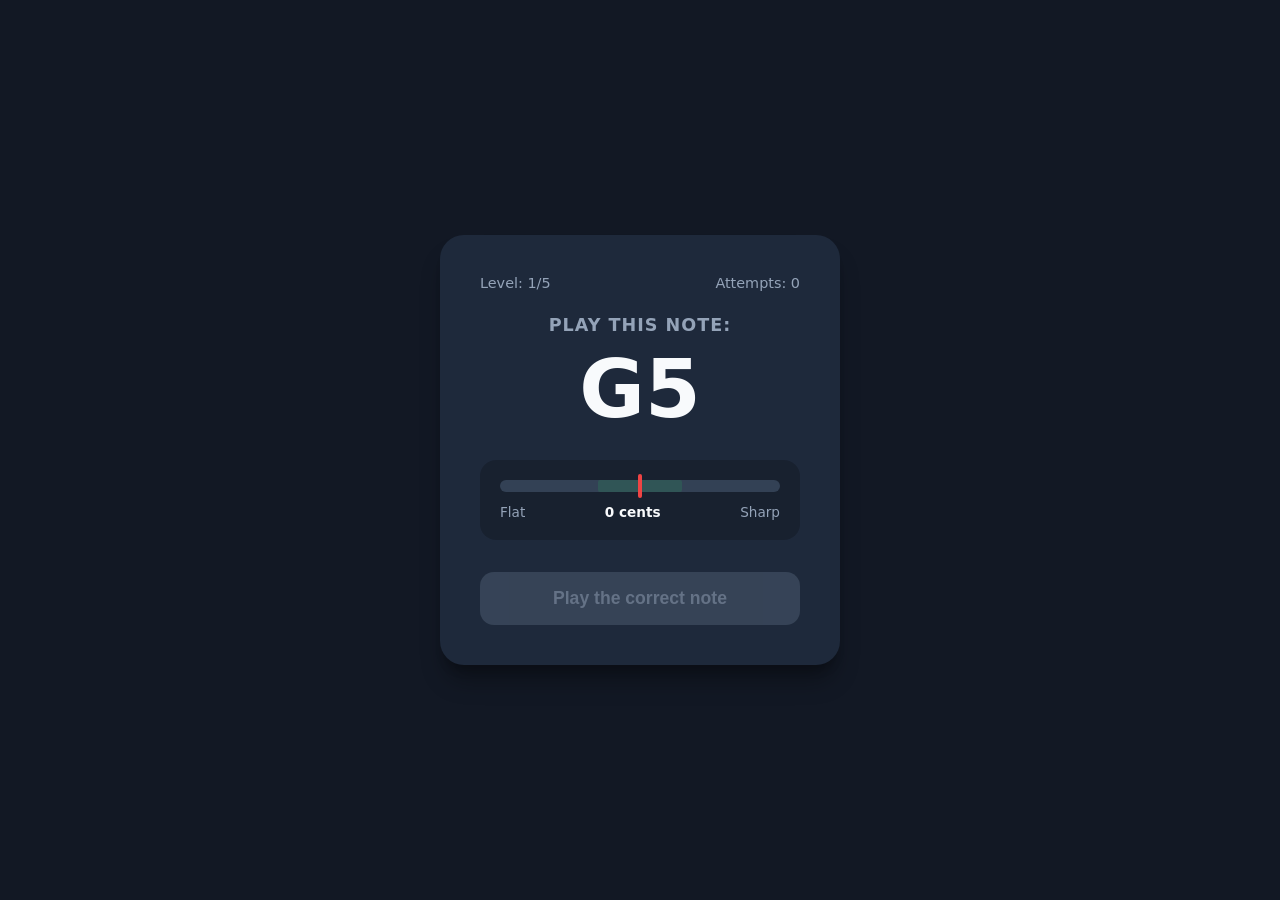
==== wifi_yin_combine_prototyp/data/game.html @ 757101fe "Merge branch 'main' of https://github.com/SimonStefanak/Website" ====
<!DOCTYPE html>
<html lang="en">
<head>
  <meta charset="UTF-8">
  <meta name="viewport" content="width=device-width, initial-scale=1.0">
  <title>Tuner Game</title>
  <link rel="stylesheet" href="game_style.css">
</head>
<body>

  <div class="game-container">
    <div class="header">
      <span id="level-display">Level: 1/5</span>
      <span id="attempts-display">Attempts: 0</span>
    </div>

    <div class="target-section">
      <h2>Play this note:</h2>
      <h1 id="target">--</h1>
    </div>

    <div class="tuner-box">
      <div class="tuner-meter">
        <div class="center-marker"></div>
        <div class="safe-zone"></div>
        <div id="needle"></div>
      </div>
      <div class="tuner-labels">
        <span>Flat</span>
        <span id="cents">0 cents</span>
        <span>Sharp</span>
      </div>
    </div>

    <button id="btn" onclick="nextNote()" disabled>Play the correct note</button>
  </div>

  <script src="game_script.js"></script>
</body>
</html>
---- wifi_yin_combine_prototyp/data/game_style.css ----
:root {
    --bg-color: #121824;
    --card-bg: #1e293b;
    --text-main: #f8fafc;
    --text-muted: #94a3b8;
    --accent-red: #ef4444;
    --accent-green: #22c55e;
    --accent-blue: #3b82f6;
}

body {
    display: flex;
    align-items: center;
    justify-content: center;
    height: 100vh;
    margin: 0;
    font-family: system-ui, -apple-system, BlinkMacSystemFont, 'Segoe UI', Roboto, sans-serif;
    background-color: var(--bg-color);
    color: var(--text-main);
}

.game-container {
    background: var(--card-bg);
    padding: 2.5rem;
    border-radius: 24px;
    box-shadow: 0 20px 25px -5px rgba(0, 0, 0, 0.3), 0 10px 10px -5px rgba(0, 0, 0, 0.2);
    width: 100%;
    max-width: 400px;
    text-align: center;
    box-sizing: border-box;
}

.header {
    display: flex;
    justify-content: space-between;
    font-size: 0.9rem;
    color: var(--text-muted);
    margin-bottom: 1.5rem;
    font-weight: 500;
}

.target-section h2 {
    font-size: 1.1rem;
    color: var(--text-muted);
    text-transform: uppercase;
    letter-spacing: 1px;
    margin: 0;
}

#target {
    font-size: 5rem;
    margin: 0.5rem 0 1.5rem 0;
    font-weight: 800;
    color: var(--text-main);
    transition: color 0.3s, transform 0.3s;
}

.target-section.correct #target {
    color: var(--accent-green);
    transform: scale(1.05);
    text-shadow: 0 0 20px rgba(34, 197, 94, 0.4);
}

/* Tuner UI */
.tuner-box {
    background: rgba(0, 0, 0, 0.2);
    padding: 1.25rem;
    border-radius: 16px;
    margin-bottom: 2rem;
}

.tuner-meter {
    position: relative;
    height: 12px;
    background: #334155;
    border-radius: 6px;
    margin-bottom: 0.75rem;
    overflow: visible;
}

.center-marker {
    position: absolute;
    left: 50%;
    top: -4px;
    width: 2px;
    height: 20px;
    background: var(--text-muted);
    transform: translateX(-50%);
    z-index: 2;
}

/* Highlights the +/- 15 cents target window */
.safe-zone {
    position: absolute;
    left: 35%; /* 50% - 15% */
    width: 30%; /* 15% + 15% */
    height: 100%;
    background: rgba(34, 197, 94, 0.15);
    border-radius: 2px;
}

#needle {
    position: absolute;
    left: 50%;
    top: -6px;
    width: 4px;
    height: 24px;
    background: var(--accent-red);
    border-radius: 2px;
    transform: translateX(-50%);
    transition: left 0.15s ease-out, background-color 0.2s;
    z-index: 3;
}

.tuner-labels {
    display: flex;
    justify-content: space-between;
    font-size: 0.85rem;
    color: var(--text-muted);
}

#cents {
    font-weight: 600;
    color: var(--text-main);
}

/* Buttons */
button {
    width: 100%;
    padding: 1rem;
    border: none;
    border-radius: 14px;
    font-size: 1.1rem;
    font-weight: 600;
    cursor: pointer;
    background-color: #475569;
    color: #94a3b8;
    transition: all 0.3s ease;
}

button:disabled {
    cursor: not-allowed;
    opacity: 0.6;
}

button.correct-ready {
    background: var(--accent-green);
    color: #ffffff;
    box-shadow: 0 4px 14px rgba(34, 197, 94, 0.4);
}

button.correct-ready:hover {
    transform: translateY(-2px);
    box-shadow: 0 6px 20px rgba(34, 197, 94, 0.6);
}

#againBtn {
    background: var(--accent-blue);
    color: white;
    margin-top: 1rem;
}
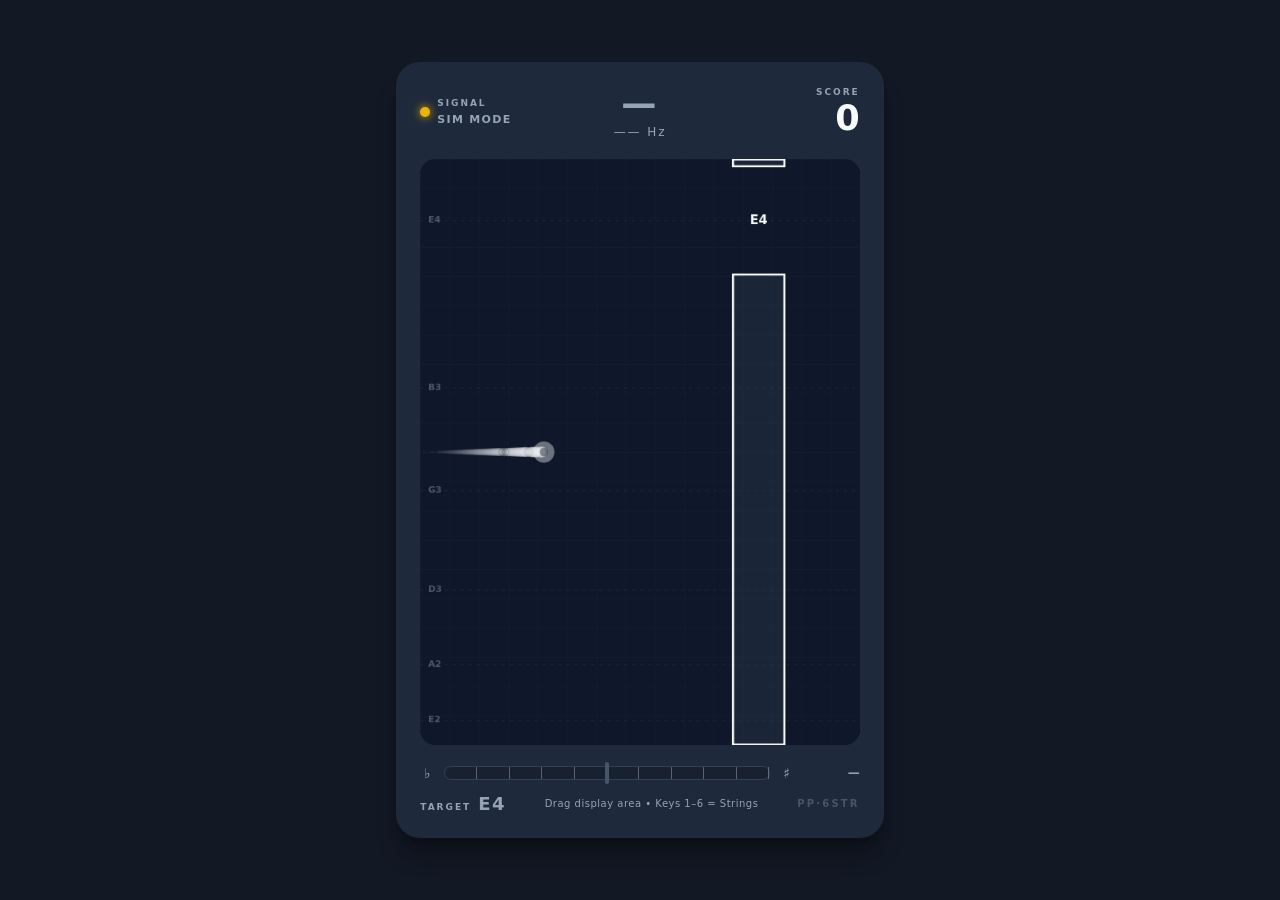
==== commit c65238f8: "-tunings implementovane do webov -game spojeny s ostatnymi strankami" ====
--- a/wifi_yin_combine_prototyp/data/game.html
+++ b/wifi_yin_combine_prototyp/data/game.html
@@ -1,40 +1,61 @@
-<!DOCTYPE html>
+<!doctype html>
 <html lang="en">
 <head>
-  <meta charset="UTF-8">
-  <meta name="viewport" content="width=device-width, initial-scale=1.0">
-  <title>Tuner Game</title>
+  <meta charset="utf-8" />
+  <meta name="viewport" content="width=device-width, initial-scale=1, maximum-scale=1, user-scalable=no" />
+  <title>PITCH PIPES — Open-String Pitch Trainer</title>
   <link rel="stylesheet" href="game_style.css">
 </head>
 <body>
-
-  <div class="game-container">
-    <div class="header">
-      <span id="level-display">Level: 1/5</span>
-      <span id="attempts-display">Attempts: 0</span>
-    </div>
-
-    <div class="target-section">
-      <h2>Play this note:</h2>
-      <h1 id="target">--</h1>
-    </div>
-
-    <div class="tuner-box">
-      <div class="tuner-meter">
-        <div class="center-marker"></div>
-        <div class="safe-zone"></div>
-        <div id="needle"></div>
+  <main class="device" aria-label="Pitch Pipes guitar trainer">
+    <div class="bar">
+      <div class="status">
+        <span class="dot" id="dot"></span>
+        <span><span class="lbl">SIGNAL</span><span id="link">—</span></span>
       </div>
-      <div class="tuner-labels">
-        <span>Flat</span>
-        <span id="cents">0 cents</span>
-        <span>Sharp</span>
+      <div class="readout">
+        <div class="note flat" id="note">—</div>
+        <div class="freq" id="freq">—— Hz</div>
+      </div>
+      <div class="score">
+        <span class="lbl">SCORE</span>
+        <span class="val" id="score">0</span>
       </div>
     </div>
 
-    <button id="btn" onclick="nextNote()" disabled>Play the correct note</button>
-  </div>
+    <div class="screen" id="screen">
+      <canvas id="game"></canvas>
 
+      <div class="overlay" id="overOverlay" hidden>
+        <div class="go-sub">SIGNAL LOST / GAME OVER</div>
+        <div class="big" id="finalScore">0</div>
+        <div class="best" id="bestScore">BEST 0</div>
+        <button class="btn" id="againBtn">↻ Play again</button> <br>
+        <a href="gauge.html" class="btn">Return to Tuner</a>
+      </div>
+    </div>
+
+    <div class="footer">
+      <div class="tuner" aria-label="tuning meter">
+        <span class="gl">♭</span>
+        <div class="track">
+          <div class="ticks"></div>
+          <div class="center"></div>
+          <div class="needle" id="needle"></div>
+        </div>
+        <span class="gl">♯</span>
+        <span class="cents" id="cents">—</span>
+      </div>
+      <div class="footrow">
+        <div class="target">
+          <span class="lbl">TARGET</span>
+          <span class="val" id="target">—</span>
+        </div>
+        <span class="hint" id="hint">&nbsp;</span>
+        <span class="brand">PP·6STR</span>
+      </div>
+    </div>
+  </main>
   <script src="game_script.js"></script>
 </body>
 </html>
--- a/wifi_yin_combine_prototyp/data/game_style.css
+++ b/wifi_yin_combine_prototyp/data/game_style.css
@@ -4,158 +4,303 @@
     --text-main: #f8fafc;
     --text-muted: #94a3b8;
     --accent-red: #ef4444;
+    --accent-yellow: #eab308;
     --accent-green: #22c55e;
-    --accent-blue: #3b82f6;
+    --screen-bg: #0f172a;
+}
+
+* { 
+    box-sizing: border-box; 
+    -webkit-tap-highlight-color: transparent; 
+}
+
+html, body { 
+    height: 100%; 
+    margin: 0; 
 }
 
 body {
-    display: flex;
-    align-items: center;
+    font-family: system-ui, -apple-system, BlinkMacSystemFont, 'Segoe UI', Roboto, sans-serif;
+    color: var(--text-main);
+    background: var(--bg-color);
+    display: flex; 
+    align-items: center; 
     justify-content: center;
-    height: 100vh;
-    margin: 0;
-    font-family: system-ui, -apple-system, BlinkMacSystemFont, 'Segoe UI', Roboto, sans-serif;
-    background-color: var(--bg-color);
-    color: var(--text-main);
-}
-
-.game-container {
+    min-height: 100dvh; 
+    padding: 14px; 
+    overflow: hidden;
+    user-select: none;
+}
+
+/* ---- The instrument container ---- */
+.device {
+    width: min(520px, 94vw, calc((92dvh - 178px) * 0.75));
     background: var(--card-bg);
-    padding: 2.5rem;
     border-radius: 24px;
+    padding: 1.5rem;
     box-shadow: 0 20px 25px -5px rgba(0, 0, 0, 0.3), 0 10px 10px -5px rgba(0, 0, 0, 0.2);
-    width: 100%;
-    max-width: 400px;
+    position: relative;
+}
+
+/* ---- Top readout bar ---- */
+.bar { 
+    display: flex; 
+    align-items: center; 
+    justify-content: space-between;
+    gap: 10px; 
+    padding-bottom: 1.25rem; 
+}
+
+.bar .status { 
+    display: flex; 
+    align-items: center; 
+    gap: 7px; 
+    min-width: 96px; 
+}
+
+#link {
+    font-size: 11px;
+    letter-spacing: .12em;
+    color: var(--text-muted);
+    font-weight: 600;
+}
+
+.dot { 
+    width: 10px; 
+    height: 10px; 
+    border-radius: 50%; 
+    background: #475569;
+    transition: .2s; 
+    flex: none; 
+}
+.dot.live { background: var(--accent-green); box-shadow: 0 0 8px var(--accent-green); }
+.dot.sim { background: var(--accent-yellow); box-shadow: 0 0 8px var(--accent-yellow); }
+
+.lbl { 
+    font-size: 9px; 
+    letter-spacing: .22em; 
+    color: var(--text-muted); 
+    display: block; 
+    line-height: 1.2; 
+    font-weight: 700;
+}
+
+.readout { 
+    flex: 1; 
+    text-align: center; 
+}
+
+.note { 
+    font-size: 2.2rem; 
+    font-weight: 800; 
+    letter-spacing: .06em; 
+    line-height: 1;
+    color: var(--text-main); 
+}
+.note.flat { 
+    color: var(--text-muted); 
+}
+
+.freq { 
+    font-size: 12px; 
+    letter-spacing: .16em; 
+    color: var(--text-muted); 
+    margin-top: 4px; 
+    font-weight: 500;
+}
+
+.score { 
+    min-width: 96px; 
+    text-align: right; 
+}
+.score .val { 
+    font-size: 2.2rem; 
+    font-weight: 800; 
+    color: var(--text-main); 
+}
+
+/* ---- The screen container ---- */
+.screen {
+    position: relative; 
+    width: 100%; 
+    aspect-ratio: 540/720;
+    background: var(--screen-bg);
+    border-radius: 16px; 
+    overflow: hidden;
+    box-shadow: inset 0 4px 12px rgba(0,0,0,0.5);
+}
+
+canvas { 
+    position: absolute; 
+    inset: 0; 
+    width: 100%; 
+    height: 100%; 
+    z-index: 1; 
+    display: block; 
+}
+
+/* ---- Card Overlays ---- */
+.overlay {
+    position: absolute; 
+    inset: 0; 
+    z-index: 6;
+    display: flex; 
+    flex-direction: column; 
+    align-items: center; 
+    justify-content: center;
+    gap: 14px; 
+    padding: 26px 22px; 
     text-align: center;
-    box-sizing: border-box;
-}
-
-.header {
-    display: flex;
-    justify-content: space-between;
-    font-size: 0.9rem;
-    color: var(--text-muted);
-    margin-bottom: 1.5rem;
+    background: rgba(15, 23, 42, 0.9);
+    backdrop-filter: blur(4px);
+    cursor: pointer;
+}
+.overlay[hidden] { display: none; }
+
+.big { 
+    font-size: 4.5rem; 
+    font-weight: 800; 
+    line-height: 1; 
+    color: var(--text-main); 
+}
+.go-sub { 
+    font-size: 11px; 
+    letter-spacing: .24em; 
+    color: var(--accent-red); 
+    font-weight: 700;
+}
+.best { 
+    font-size: 12px; 
+    letter-spacing: .18em; 
+    color: var(--text-muted); 
+    font-weight: 600;
+}
+
+.btn {
+    margin-top: 8px; 
+    cursor: pointer; 
+    font-family: inherit; 
+    font-size: 13px; 
+    font-weight: 700;
+    letter-spacing: .18em; 
+    color: #ffffff;
+    padding: 12px 28px; 
+    border-radius: 12px;
+    background: var(--accent-green); 
+    border: none;
+    box-shadow: 0 4px 14px rgba(34, 197, 94, 0.3);
+    transition: .15s; 
+    text-transform: uppercase;
+    text-decoration: none;
+}
+.btn:hover { 
+    transform: translateY(-2px);
+    box-shadow: 0 6px 20px rgba(34, 197, 94, 0.5);
+}
+
+/* ---- Bottom bar: target + tuner ---- */
+.footer { 
+    padding-top: 1.25rem; 
+    display: flex; 
+    flex-direction: column; 
+    gap: 12px; 
+}
+
+.tuner { 
+    display: flex; 
+    align-items: center; 
+    gap: 10px; 
+}
+.tuner .gl { 
+    font-size: 14px; 
+    color: var(--text-muted); 
+    width: 14px; 
+    text-align: center; 
+    flex: none; 
+}
+
+.track { 
+    position: relative; 
+    flex: 1; 
+    height: 14px; 
+    border-radius: 7px;
+    background: rgba(0, 0, 0, 0.2);
+    border: 1px solid #334155; 
+    overflow: visible; 
+}
+.track .center { 
+    position: absolute; 
+    left: 50%; 
+    top: -3px; 
+    bottom: -3px; 
+    width: 2px; 
+    transform: translateX(-1px);
+    background: var(--text-muted); 
+    z-index: 2;
+}
+.track .ticks { 
+    position: absolute; 
+    inset: 0; 
+    opacity: .3;
+    background: repeating-linear-gradient(90deg, transparent 0 calc(10% - 1px), var(--text-main) calc(10% - 1px) 10%); 
+}
+
+.needle { 
+    position: absolute; 
+    top: -5px; 
+    bottom: -5px; 
+    width: 4px; 
+    left: 50%;
+    transform: translateX(-2px); 
+    border-radius: 2px; 
+    background: var(--accent-red);
+    transition: left .06s linear, background .1s; 
+    z-index: 3;
+}
+
+.cents { 
+    font-size: 12px; 
+    font-weight: 600; 
+    color: var(--text-main); 
+    width: 56px; 
+    text-align: right; 
+    flex: none; 
+}
+
+.footrow { 
+    display: flex; 
+    align-items: center; 
+    justify-content: space-between; 
+    gap: 8px; 
+}
+
+.target { 
+    display: flex; 
+    align-items: baseline; 
+    gap: 7px; 
+}
+.target .val { 
+    font-size: 18px; 
+    font-weight: 800; 
+    color: var(--text-muted); 
+    letter-spacing: .08em; 
+}
+.target .val.hit { 
+    color: var(--accent-green); 
+    text-shadow: 0 0 10px rgba(34, 197, 94, 0.3);
+}
+
+.hint { 
+    font-size: 10px; 
+    letter-spacing: .05em; 
+    color: var(--text-muted); 
+    text-align: center; 
+    flex: 1; 
     font-weight: 500;
 }
-
-.target-section h2 {
-    font-size: 1.1rem;
-    color: var(--text-muted);
-    text-transform: uppercase;
-    letter-spacing: 1px;
-    margin: 0;
-}
-
-#target {
-    font-size: 5rem;
-    margin: 0.5rem 0 1.5rem 0;
-    font-weight: 800;
-    color: var(--text-main);
-    transition: color 0.3s, transform 0.3s;
-}
-
-.target-section.correct #target {
-    color: var(--accent-green);
-    transform: scale(1.05);
-    text-shadow: 0 0 20px rgba(34, 197, 94, 0.4);
-}
-
-/* Tuner UI */
-.tuner-box {
-    background: rgba(0, 0, 0, 0.2);
-    padding: 1.25rem;
-    border-radius: 16px;
-    margin-bottom: 2rem;
-}
-
-.tuner-meter {
-    position: relative;
-    height: 12px;
-    background: #334155;
-    border-radius: 6px;
-    margin-bottom: 0.75rem;
-    overflow: visible;
-}
-
-.center-marker {
-    position: absolute;
-    left: 50%;
-    top: -4px;
-    width: 2px;
-    height: 20px;
-    background: var(--text-muted);
-    transform: translateX(-50%);
-    z-index: 2;
-}
-
-/* Highlights the +/- 15 cents target window */
-.safe-zone {
-    position: absolute;
-    left: 35%; /* 50% - 15% */
-    width: 30%; /* 15% + 15% */
-    height: 100%;
-    background: rgba(34, 197, 94, 0.15);
-    border-radius: 2px;
-}
-
-#needle {
-    position: absolute;
-    left: 50%;
-    top: -6px;
-    width: 4px;
-    height: 24px;
-    background: var(--accent-red);
-    border-radius: 2px;
-    transform: translateX(-50%);
-    transition: left 0.15s ease-out, background-color 0.2s;
-    z-index: 3;
-}
-
-.tuner-labels {
-    display: flex;
-    justify-content: space-between;
-    font-size: 0.85rem;
-    color: var(--text-muted);
-}
-
-#cents {
-    font-weight: 600;
-    color: var(--text-main);
-}
-
-/* Buttons */
-button {
-    width: 100%;
-    padding: 1rem;
-    border: none;
-    border-radius: 14px;
-    font-size: 1.1rem;
-    font-weight: 600;
-    cursor: pointer;
-    background-color: #475569;
-    color: #94a3b8;
-    transition: all 0.3s ease;
-}
-
-button:disabled {
-    cursor: not-allowed;
-    opacity: 0.6;
-}
-
-button.correct-ready {
-    background: var(--accent-green);
-    color: #ffffff;
-    box-shadow: 0 4px 14px rgba(34, 197, 94, 0.4);
-}
-
-button.correct-ready:hover {
-    transform: translateY(-2px);
-    box-shadow: 0 6px 20px rgba(34, 197, 94, 0.6);
-}
-
-#againBtn {
-    background: var(--accent-blue);
-    color: white;
-    margin-top: 1rem;
-}+.brand { 
+    font-size: 10px; 
+    letter-spacing: .22em; 
+    color: #475569; 
+    font-weight: 700;
+}
